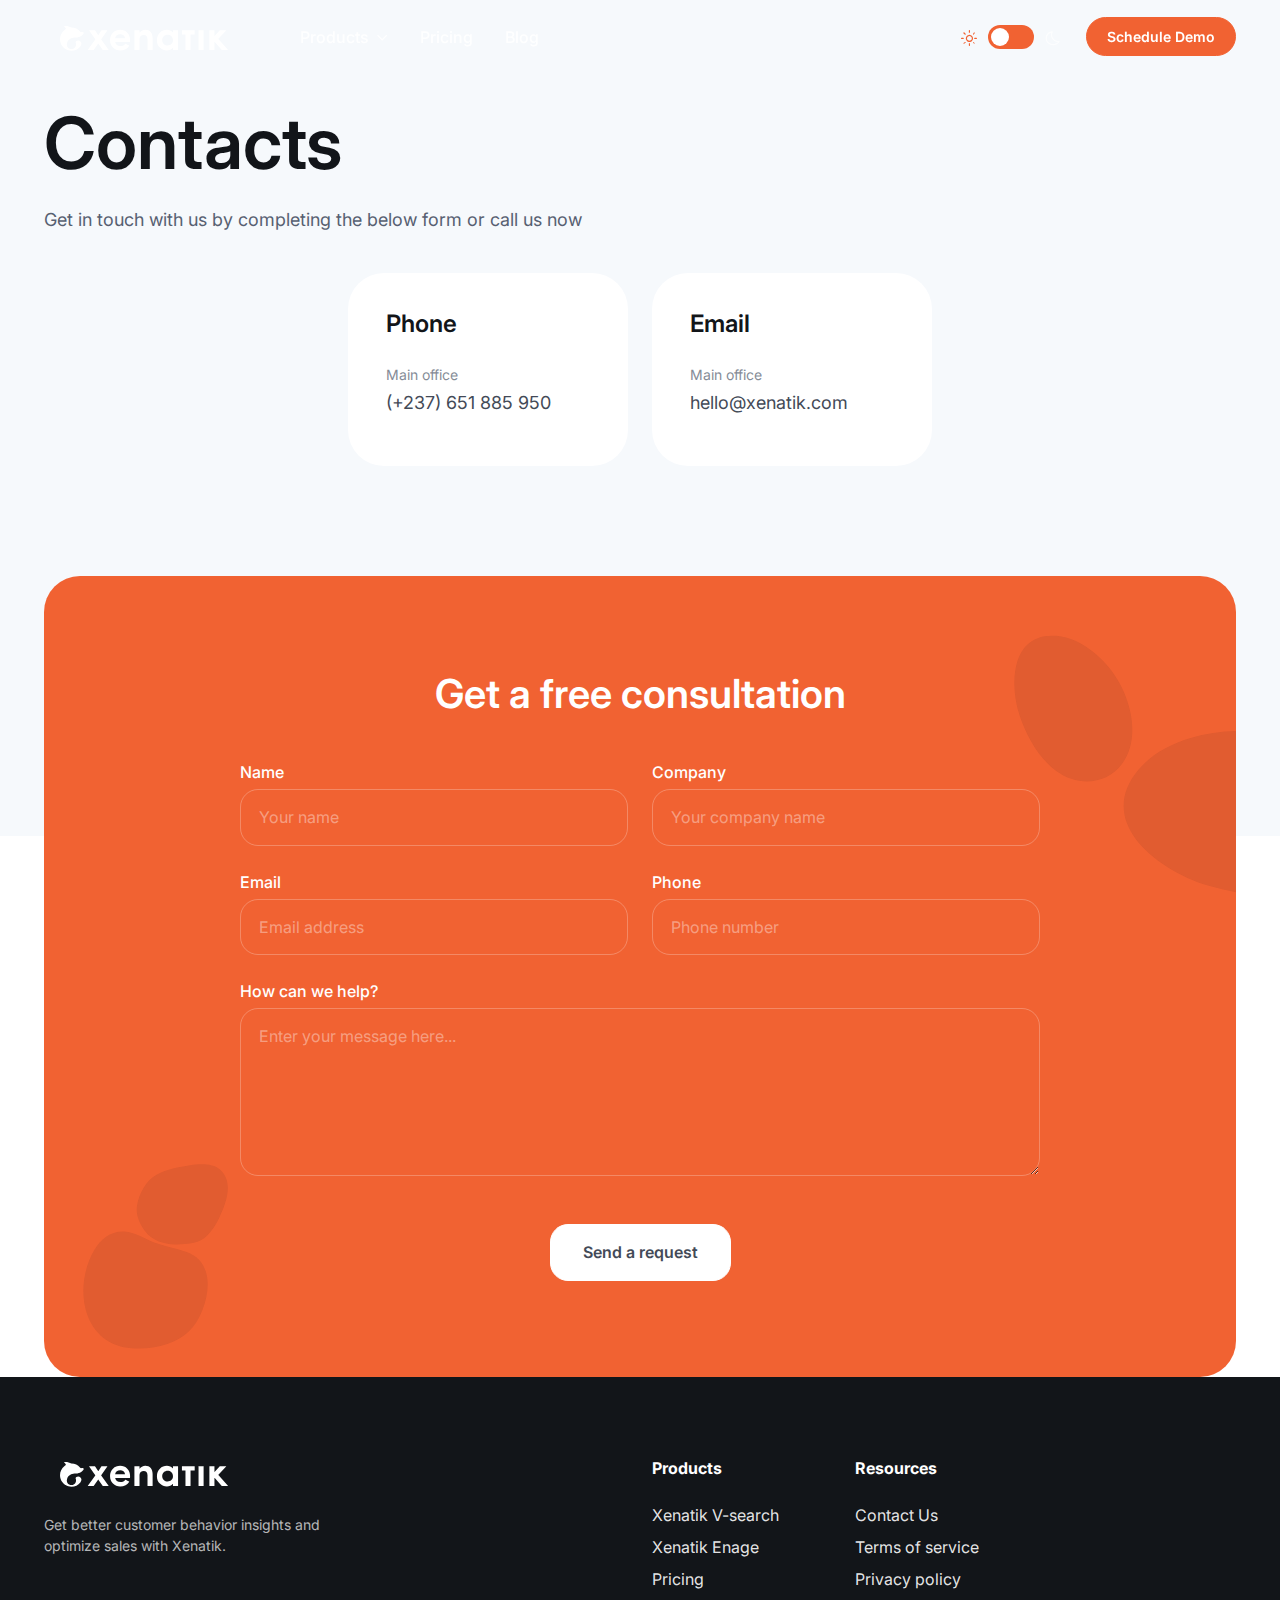
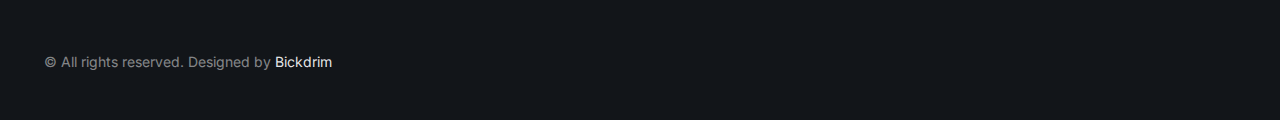
==== contact.html @ 0decd60f "initial commit" ====
<!DOCTYPE html>
<html lang="en">

<meta http-equiv="content-type" content="text/html;charset=utf-8" />

<head>
  <meta charset="utf-8">
  <title>Xenatik | Home, page</title>
  <!-- SEO Meta Tags-->
  <meta name="Xenatik" content="Customer Engagement platform for E-commerce brands">
  <meta name="author" content="Bickdrim">
  <!-- Viewport-->
  <meta name="viewport" content="width=device-width, initial-scale=1">
  <!-- Favicon and Touch Icons-->
  <link rel="apple-touch-icon" sizes="180x180" href="assets/img/favicon.png">
  <link rel="icon" type="image/png" sizes="32x32" href="assets/img/favicon.png">
  <link rel="icon" type="image/png" sizes="16x16" href="assets/img/favicon.png">
  <link rel="manifest" href="assets/favicon/site.webmanifest">
  <meta name="msapplication-TileColor" content="#080032">
  <meta name="theme-color" content="white">
  <!-- Theme mode-->
  <script>
    let mode = window.localStorage.getItem('mode'),
      root = document.getElementsByTagName('html')[0];
    if (mode !== undefined && mode === 'dark') {
      root.classList.add('dark-mode');
    } else {
      root.classList.remove('dark-mode');
    }
  </script>
  <!-- Import Google Font-->
  <link rel="preconnect" href="https://fonts.googleapis.com/">
  <link rel="preconnect" href="https://fonts.gstatic.com/" crossorigin>
  <link href="https://fonts.googleapis.com/css2?family=Inter:wght@400;500;600;700&amp;display=swap" rel="stylesheet"
    id="google-font">
  <!-- Vendor styles-->
  <link rel="stylesheet" media="screen" href="assets/vendor/swiper/swiper-bundle.min.css" />
  <link rel="stylesheet" media="screen" href="assets/vendor/aos/dist/aos.css" />
  <!-- Main Theme Styles + Bootstrap-->
  <link rel="stylesheet" media="screen" href="assets/css/theme.min.css">
  <!-- Customizer generated styles-->
  <style id="customizer-styles"></style>
  <!-- Google Tag Manager-->
  <script>
    (function (w, d, s, l, i) {
      w[l] = w[l] || [];
      w[l].push({
        'gtm.start': new Date().getTime(),
        event: 'gtm.js'
      });
      var f = d.getElementsByTagName(s)[0],
        j = d.createElement(s),
        dl = l != 'dataLayer' ? '&l=' + l : '';
      j.async = true;
      j.src =
        'https://www.googletagmanager.com/gtm.js?id=' + i + dl;
      f.parentNode.insertBefore(j, f);
    })(window, document, 'script', 'dataLayer', 'GTM-WKV3GT5');
  </script>
</head>
<!-- Body-->

<body>

  <!-- Page wrapper-->
  <main class="page-wrapper">
    <div class="dark-mode">
      <!-- Navbar. Remove 'fixed-top' class to make the navigation bar scrollable with the page-->
      <header class="navbar navbar-expand-lg fixed-top">
        <div class="container"><a class="navbar-brand pe-sm-3" href="index.html"><span
              class="text-primary flex-shrink-0 me-2">
              <svg width="200" height="25" viewBox="0 0 215 32" fill="none" xmlns="http://www.w3.org/2000/svg">
                <path
                  d="M30.0709 8.2093C30.4888 8.53447 30.4582 9.10739 30.1983 9.56934C29.7727 10.3255 27.5072 13.7398 22.1709 14.6327C22.1021 14.6456 20.9859 14.7179 20.8483 14.7179C18.0069 14.6818 15.8688 15.1515 14.2658 15.8224C11.4499 16.9967 9.41372 19.5619 8.82759 22.5865C8.75623 22.9582 8.71291 23.3143 8.72056 23.6188C8.79701 26.3492 9.92339 27.7764 11.7047 28.8009C12.5584 29.2913 13.5472 29.57 14.5997 29.57C17.0767 29.57 19.1944 28.019 20.0608 25.8228C20.3284 25.1389 20.4788 24.3956 20.4788 23.6162C20.4788 22.8498 20.4915 22.5762 20.2316 21.9026C20.1067 21.5749 19.518 20.0419 20.9834 19.1774C21.6281 18.798 22.3671 18.5683 23.1648 18.5683C25.5144 18.5683 27.4537 20.4961 27.4206 22.8782C27.4078 23.7504 26.6815 25.3066 26.0037 26.086L26.0011 26.0886C23.3253 29.4719 19.2122 31.6397 14.5971 31.6397C11.8729 31.6397 9.32197 30.8836 7.13801 29.5674C6.86024 29.3997 6.58501 29.2216 6.31998 29.0358C4.76037 27.9519 3.42247 26.566 2.38274 24.9608C0.876643 22.6356 0 19.851 0 16.8599C0 12.2017 2.12535 8.04929 5.44844 5.33695C5.95556 4.92145 6.49072 4.54208 7.05137 4.19885C7.52537 3.9098 7.64769 3.26462 7.3113 2.82074C6.72772 2.04652 6.06769 1.33424 5.3465 0.694216C5.11715 0.490338 5.23437 0.108391 5.54018 0.0774219C6.03202 0.0258073 6.53405 0 7.03863 0C9.76284 0 12.3138 0.756153 14.4977 2.07232C14.5309 2.06974 14.5691 2.06974 14.6022 2.06974C19.1536 2.15749 22.8743 4.00529 25.5501 7.0712C26.126 7.73186 27.0281 8.01574 27.864 7.77832C28.0806 7.71638 28.2921 7.69831 28.5444 7.68283C29.2579 7.64154 29.6479 7.88154 30.0709 8.2093Z"
                  fill="white" />
                <path
                  d="M62.1425 30.414L52.7134 17.1593C52.6523 17.0742 52.6523 16.9606 52.7134 16.8729L60.537 5.84542C60.6516 5.68284 60.537 5.45831 60.3407 5.45831H53.2766C53.1951 5.45831 53.1212 5.49702 53.0753 5.56412L49.1661 11.4043C49.0693 11.5463 48.8628 11.5463 48.766 11.4069L44.7523 5.56154C44.709 5.49702 44.6351 5.45831 44.5535 5.45831H37.4894C37.2932 5.45831 37.1785 5.68284 37.2932 5.84542L45.1142 16.8729C45.1753 16.958 45.1753 17.0742 45.1142 17.1593L35.6342 30.414C35.5195 30.574 35.6317 30.8011 35.8304 30.8011H42.841C42.92 30.8011 42.9939 30.7624 43.0372 30.6978L48.7176 22.6176C48.8144 22.4782 49.0157 22.4808 49.11 22.6176L54.7369 30.6978C54.7827 30.7624 54.8566 30.8011 54.9356 30.8011H61.9462C62.145 30.8011 62.2571 30.574 62.1425 30.414Z"
                  fill="white" />
                <path
                  d="M86.0765 8.55C83.6657 6.1267 80.6383 4.91376 76.9941 4.91376C73.3499 4.91376 70.2766 6.1267 67.7766 8.55C65.2766 10.9759 64.0254 14.1399 64.0254 18.0471C64.0254 21.9543 65.2766 25.1493 67.7766 27.6267C70.2766 30.1042 73.3499 31.343 76.9941 31.343C79.494 31.343 81.7978 30.8372 83.9078 29.8255C85.9389 28.8474 87.4909 27.3816 88.5612 25.4305C88.6249 25.3118 88.5765 25.157 88.4592 25.0925C86.2422 23.8924 84.7208 23.064 83.8976 22.6098C83.783 22.5479 83.6428 22.5917 83.5765 22.7027C83.0057 23.6524 82.1877 24.3905 81.1199 24.9118C79.9757 25.4744 78.7448 25.7531 77.4222 25.7531C75.5644 25.7531 74.0023 25.2654 72.7332 24.2899C71.538 23.3685 70.8117 22.1427 70.5518 20.6097C70.5263 20.4626 70.6435 20.3284 70.7913 20.3284H89.3639C89.4913 20.3284 89.5958 20.2278 89.606 20.1013C89.6646 19.3865 89.6952 18.7026 89.6952 18.0471C89.6952 14.1399 88.4898 10.9759 86.0765 8.55ZM83.0312 15.8225H70.7455C70.5951 15.8225 70.4779 15.6857 70.5059 15.536C70.7913 14.0082 71.4998 12.7927 72.6262 11.8895C73.8239 10.9294 75.2969 10.4494 77.0476 10.4494C78.6913 10.4494 80.0853 10.9217 81.2269 11.8611C82.3049 12.7488 82.9879 13.9747 83.2707 15.536C83.2988 15.6857 83.1816 15.8225 83.0312 15.8225Z"
                  fill="white" />
                <path
                  d="M116.086 7.70869C114.46 5.84798 112.164 4.91376 109.201 4.91376C107.7 4.91376 106.252 5.30345 104.861 6.08283C103.739 6.70736 102.847 7.50481 102.19 8.47C102.055 8.66614 101.752 8.57065 101.752 8.33064V5.70346C101.752 5.56668 101.645 5.45829 101.51 5.45829H95.4546C95.3221 5.45829 95.2151 5.56668 95.2151 5.70346V30.5559C95.2151 30.6927 95.3221 30.801 95.4546 30.801H101.51C101.645 30.801 101.752 30.6927 101.752 30.5559V17.2884C101.752 15.2263 102.261 13.7244 103.278 12.785C104.298 11.843 105.61 11.3733 107.218 11.3733C108.683 11.3733 109.843 11.8611 110.702 12.8392C111.558 13.8147 111.986 15.2083 111.986 17.0174V30.5559C111.986 30.6927 112.096 30.801 112.228 30.801H118.283C118.418 30.801 118.525 30.6927 118.525 30.5559V15.8225C118.525 12.2766 117.712 9.57455 116.086 7.70869Z"
                  fill="white" />
                <path
                  d="M150.864 5.45829H144.809C144.677 5.45829 144.567 5.56668 144.567 5.70346V7.85837C144.567 8.09063 144.282 8.1887 144.136 8.00805C143.359 7.04286 142.35 6.30993 141.111 5.80927C139.628 5.21312 138.191 4.91376 136.797 4.91376C133.331 4.91376 130.339 6.13702 127.822 8.57839C125.304 11.0198 124.045 14.1941 124.045 18.1013C124.045 22.0085 125.311 25.1854 127.85 27.6268C130.385 30.0681 133.367 31.2888 136.797 31.2888C138.191 31.2888 139.646 30.9636 141.165 30.3133C142.421 29.7739 143.413 29.0513 144.144 28.1403C144.284 27.9648 144.567 28.0732 144.567 28.3003V30.5559C144.567 30.6927 144.677 30.8011 144.809 30.8011H150.864C150.997 30.8011 151.106 30.6927 151.106 30.5559V5.70346C151.106 5.56668 150.997 5.45829 150.864 5.45829ZM142.531 23.0666C141.173 24.3157 139.567 24.9402 137.709 24.9402C135.852 24.9402 134.233 24.2976 132.86 23.0124C131.484 21.7298 130.796 20.0936 130.796 18.1013C130.796 16.1141 131.484 14.4754 132.86 13.1902C134.233 11.9075 135.852 11.2649 137.709 11.2649C139.531 11.2649 141.129 11.8791 142.505 13.1102C143.879 14.3386 144.567 16.0031 144.567 18.1013C144.567 20.1633 143.889 21.8201 142.531 23.0666Z"
                  fill="white" />
                <path
                  d="M172.138 5.45826H167.317C167.289 5.45826 167.263 5.4531 167.238 5.44278H160.428C160.403 5.4531 160.377 5.45826 160.349 5.45826H156.277C156.144 5.45826 156.035 5.56665 156.035 5.70343V10.532C156.035 10.6662 156.144 10.7771 156.277 10.7771H160.349C160.482 10.7771 160.591 10.8855 160.591 11.0197V30.5558C160.591 30.6926 160.698 30.801 160.834 30.801H166.832C166.967 30.801 167.074 30.6926 167.074 30.5558V11.0197C167.074 10.8855 167.184 10.7771 167.317 10.7771H172.138C172.273 10.7771 172.38 10.6662 172.38 10.532V5.70343C172.38 5.56665 172.273 5.45826 172.138 5.45826Z"
                  fill="white" />
                <path
                  d="M183.552 5.45831H177.551C177.418 5.45831 177.311 5.5667 177.311 5.70348V30.5559C177.311 30.6927 177.418 30.8011 177.551 30.8011H183.552C183.687 30.8011 183.794 30.6927 183.794 30.5559V5.70348C183.794 5.5667 183.687 5.45831 183.552 5.45831Z"
                  fill="white" />
                <path
                  d="M214.935 30.3907L202.701 16.7515C202.617 16.656 202.617 16.5115 202.706 16.4186L212.662 5.87118C212.81 5.71634 212.701 5.45826 212.486 5.45826H204.691C204.625 5.45826 204.561 5.48665 204.515 5.53569L198.093 12.594C197.943 12.7591 197.673 12.6508 197.673 12.4288V5.44278H191.19V30.5558C191.19 30.6926 191.297 30.801 191.432 30.801H197.431C197.566 30.801 197.673 30.6926 197.673 30.5558V20.5968C197.673 20.3697 197.948 20.2639 198.096 20.4342L207.033 30.7184C207.079 30.7701 207.145 30.801 207.214 30.801H214.757C214.969 30.801 215.078 30.5481 214.935 30.3907Z"
                  fill="white" />
              </svg></a>
          <div class="form-check form-switch mode-switch order-lg-2 me-3 me-lg-4 ms-auto" data-bs-toggle="mode">
            <input class="form-check-input" type="checkbox" id="theme-mode">
            <label class="form-check-label" for="theme-mode"><i class="ai-sun fs-lg"></i></label>
            <label class="form-check-label" for="theme-mode"><i class="ai-moon fs-lg"></i></label>
          </div><a class="btn btn-primary btn-sm rounded-pill fs-sm order-lg-3 d-none d-sm-inline-flex"
            href="contact.html" rel="noopener">Schedule Demo</a>
          <button class="navbar-toggler ms-sm-3" type="button" data-bs-toggle="collapse"
            data-bs-target="#navbarNav"><span class="navbar-toggler-icon"></span></button>

          <nav class="collapse navbar-collapse" id="navbarNav">
            <ul class="navbar-nav navbar-nav-scroll me-auto" style="--ar-scroll-height: 520px;">

              <li class="nav-item dropdown"><a class="nav-link dropdown-toggle" href="#" data-bs-toggle="dropdown"
                  data-bs-auto-close="outside" aria-expanded="false">Products</a>
                <ul class="dropdown-menu">
                  <li><a class="dropdown-item" href="engage.html">Xenatik Engage</a></li>
                  <li><a class="dropdown-item" href="v_search.html">Xenatik V-search</a></li>
                </ul>
              </li>

              <li class="nav-item"><a class="nav-link" href="pricing.html">Pricing</a></li>
              <li class="nav-item"><a class="nav-link" href="blog.html">Blog</a></li>
            </ul>
            <div class="d-sm-none p-3 mt-n3"><a class="btn btn-primary w-100  mb-1" href="contact.html"
                rel="noopener">Schedule Demo</a></div>
          </nav>
        </div>
      </header>
    </div>
    <!-- Page content-->
    <!-- Contact details-->
    <section class="bg-secondary py-5">
      <div class="container pt-5 pb-lg-2 pb-xl-4 py-xxl-5">
        <!-- Page title-->
        <h1 class="display-2">Contacts</h1>
        <p class="fs-lg pb-4 mb-2 mb-sm-3">Get in touch with us by completing the below form or call us now</p>
        <!-- Details cards-->
        <div class="row row-cols-1 row-cols-sm-2 row-cols-xl-4 g-4 pb-2 pb-sm-4 pb-lg-5 justify-content-center">
          <!-- Address-->

          <!-- Phone-->
          <div class="col">
            <div class="card border-0 h-100">
              <div class="card-body">
                <h4 class="card-title mb-4">Phone</h4>
                <ul class="list-unstyled mb-0">
                  <li class="pb-1 mb-2"><span class="d-block fs-sm text-muted mb-1">Main office</span><a
                      class="nav-link fs-lg p-0" href="tel:+178632256033">(+237) 651 885 950</a></li>
                </ul>
              </div>
            </div>
          </div>

          <!-- Email-->
          <div class="col">
            <div class="card border-0 h-100">
              <div class="card-body">
                <h4 class="card-title mb-4">Email</h4>
                <ul class="list-unstyled mb-0">
                  <li class="pb-1 mb-2"><span class="d-block fs-sm text-muted mb-1">Main office</span><a
                      class="nav-link fs-lg p-0" href="mailto:office@example.com">hello@xenatik.com</a></li>
                </ul>
              </div>
            </div>
          </div>
        </div>
      </div>
      <div style="height: 250px;"></div>
    </section>
    <!-- Contact form-->
    <section class="container dark-mode" style="margin-top: -260px;">
      <div class="card border-0 bg-primary position-relative py-lg-4 py-xl-5">
        <!-- Decorative shapes-->
        <svg class="position-absolute end-0 mt-n2" width="242" height="331" viewBox="0 0 242 331" fill="none"
          xmlns="http://www.w3.org/2000/svg">
          <path
            d="M172.014 250.127C137.236 227.74 112.349 192.144 144.586 153.591C157.686 137.932 176.759 127.973 196.524 122.046C234.647 110.639 277.027 113.361 313.349 129.576C338.19 140.666 361.129 159.183 369.934 184.502C383.476 223.496 359.75 260.161 321.569 273.118C288.832 284.223 247.685 279.513 214.885 269.837C201.003 265.743 185.745 258.966 172.014 250.127Z"
            fill="#121519" fill-opacity=".07"></path>
          <path
            d="M20.3265 69.264C19.7064 43.0736 29.8071 17.1878 62.3851 19.8622C75.6229 20.9505 87.9525 27.2066 98.3563 35.3132C118.426 50.9253 132.424 73.896 136.952 98.6413C140.044 115.562 138.424 134.218 127.978 148C111.901 169.236 83.4531 170.283 62.5246 155.209C44.5807 142.281 32.0983 119.217 25.3391 98.6799C22.4836 89.9885 20.5616 79.6021 20.3265 69.264Z"
            fill="#121519" fill-opacity=".07"></path>
        </svg>
        <svg class="position-absolute start-0 bottom-0 ms-3" width="169" height="217" viewBox="0 0 169 217" fill="none"
          xmlns="http://www.w3.org/2000/svg">
          <path
            d="M34.2574 90.0177C29.666 97.6253 26.6254 106.591 24.9502 114.96C19.9522 140.043 26.4112 168.792 49.6162 181.885C66.0705 191.17 91.0017 189.904 108.062 183.692C125.725 177.266 135.045 168.04 142.29 150.389C151.409 128.174 150.912 99.6904 125.93 91.6429C115.423 88.254 104.723 86.5065 94.2249 82.5889C84.6622 79.0248 74.8545 72.1766 64.4411 71.6149C50.8011 70.8777 40.9122 79.0146 34.2574 90.0177Z"
            fill="#121519" fill-opacity="0.07"></path>
          <path
            d="M147.005 75.6331C152.135 70.7783 156.106 64.2374 159.153 57.9073C166.014 43.6372 174.127 22.1368 160.207 9.68505C152.924 3.17188 139.243 3.86644 130.324 5.29774C118.428 7.20428 107.295 8.85077 96.5031 14.783C85.8056 20.6599 79.0155 33.6997 77.0014 45.6686C75.4978 54.5776 79.63 63.6672 84.7391 70.7453C91.8208 80.5571 103.503 84.2003 114.817 84.3975C121.101 84.5081 127.716 84.0527 133.89 82.8121C138.932 81.7962 143.273 79.1597 147.005 75.6331Z"
            fill="#121519" fill-opacity="0.07"></path>
        </svg>
        <div class="card-body position-relative zindex-2 py-5">
          <form class="mx-auto" style="max-width: 800px;">
            <h2 class="h1 card-title text-center pb-4">Get a free consultation</h2>
            <div class="row g-4">
              <div class="col-sm-6">
                <label class="form-label fs-base" for="name">Name</label>
                <input class="form-control form-control-lg" type="text" placeholder="Your name" required id="name">
              </div>
              <div class="col-sm-6">
                <label class="form-label fs-base" for="company">Company</label>
                <input class="form-control form-control-lg" type="text" placeholder="Your company name" id="company">
              </div>
              <div class="col-sm-6">
                <label class="form-label fs-base" for="email">Email</label>
                <input class="form-control form-control-lg" type="email" placeholder="Email address" required
                  id="email">
              </div>
              <div class="col-sm-6">
                <label class="form-label fs-base" for="phone">Phone</label>
                <input class="form-control form-control-lg" type="text" placeholder="Phone number" id="phone">
              </div>
              <div class="col-sm-12">
                <label class="form-label fs-base" for="message">How can we help?</label>
                <textarea class="form-control form-control-lg" rows="6" placeholder="Enter your message here..."
                  required id="message"></textarea>
              </div>
              <div class="col-sm-12 text-center pt-4">
                <button class="btn btn-lg btn-light" type="submit">Send a request</button>
              </div>
            </div>
          </form>
        </div>
      </div>
    </section>
  </main>
  <!-- Footer-->
  <footer class="footer dark-mode bg-dark py-5">
    <div class="container pt-md-2 pt-lg-3 pt-xl-4">
      <div class="row pb-5 pt-sm-2 mb-lg-2">
        <div class="col-md-4 col-lg-3 pb-2 pb-md-0 mb-4 mb-md-0"><a class="navbar-brand py-0 mb-3 mb-md-4"
            href="index.html"><span class="text-primary flex-shrink-0 me-2">
              <svg width="200" height="25" viewBox="0 0 215 32" fill="none" xmlns="http://www.w3.org/2000/svg">
                <path
                  d="M30.0709 8.2093C30.4888 8.53447 30.4582 9.10739 30.1983 9.56934C29.7727 10.3255 27.5072 13.7398 22.1709 14.6327C22.1021 14.6456 20.9859 14.7179 20.8483 14.7179C18.0069 14.6818 15.8688 15.1515 14.2658 15.8224C11.4499 16.9967 9.41372 19.5619 8.82759 22.5865C8.75623 22.9582 8.71291 23.3143 8.72056 23.6188C8.79701 26.3492 9.92339 27.7764 11.7047 28.8009C12.5584 29.2913 13.5472 29.57 14.5997 29.57C17.0767 29.57 19.1944 28.019 20.0608 25.8228C20.3284 25.1389 20.4788 24.3956 20.4788 23.6162C20.4788 22.8498 20.4915 22.5762 20.2316 21.9026C20.1067 21.5749 19.518 20.0419 20.9834 19.1774C21.6281 18.798 22.3671 18.5683 23.1648 18.5683C25.5144 18.5683 27.4537 20.4961 27.4206 22.8782C27.4078 23.7504 26.6815 25.3066 26.0037 26.086L26.0011 26.0886C23.3253 29.4719 19.2122 31.6397 14.5971 31.6397C11.8729 31.6397 9.32197 30.8836 7.13801 29.5674C6.86024 29.3997 6.58501 29.2216 6.31998 29.0358C4.76037 27.9519 3.42247 26.566 2.38274 24.9608C0.876643 22.6356 0 19.851 0 16.8599C0 12.2017 2.12535 8.04929 5.44844 5.33695C5.95556 4.92145 6.49072 4.54208 7.05137 4.19885C7.52537 3.9098 7.64769 3.26462 7.3113 2.82074C6.72772 2.04652 6.06769 1.33424 5.3465 0.694216C5.11715 0.490338 5.23437 0.108391 5.54018 0.0774219C6.03202 0.0258073 6.53405 0 7.03863 0C9.76284 0 12.3138 0.756153 14.4977 2.07232C14.5309 2.06974 14.5691 2.06974 14.6022 2.06974C19.1536 2.15749 22.8743 4.00529 25.5501 7.0712C26.126 7.73186 27.0281 8.01574 27.864 7.77832C28.0806 7.71638 28.2921 7.69831 28.5444 7.68283C29.2579 7.64154 29.6479 7.88154 30.0709 8.2093Z"
                  fill="white" />
                <path
                  d="M62.1425 30.414L52.7134 17.1593C52.6523 17.0742 52.6523 16.9606 52.7134 16.8729L60.537 5.84542C60.6516 5.68284 60.537 5.45831 60.3407 5.45831H53.2766C53.1951 5.45831 53.1212 5.49702 53.0753 5.56412L49.1661 11.4043C49.0693 11.5463 48.8628 11.5463 48.766 11.4069L44.7523 5.56154C44.709 5.49702 44.6351 5.45831 44.5535 5.45831H37.4894C37.2932 5.45831 37.1785 5.68284 37.2932 5.84542L45.1142 16.8729C45.1753 16.958 45.1753 17.0742 45.1142 17.1593L35.6342 30.414C35.5195 30.574 35.6317 30.8011 35.8304 30.8011H42.841C42.92 30.8011 42.9939 30.7624 43.0372 30.6978L48.7176 22.6176C48.8144 22.4782 49.0157 22.4808 49.11 22.6176L54.7369 30.6978C54.7827 30.7624 54.8566 30.8011 54.9356 30.8011H61.9462C62.145 30.8011 62.2571 30.574 62.1425 30.414Z"
                  fill="white" />
                <path
                  d="M86.0765 8.55C83.6657 6.1267 80.6383 4.91376 76.9941 4.91376C73.3499 4.91376 70.2766 6.1267 67.7766 8.55C65.2766 10.9759 64.0254 14.1399 64.0254 18.0471C64.0254 21.9543 65.2766 25.1493 67.7766 27.6267C70.2766 30.1042 73.3499 31.343 76.9941 31.343C79.494 31.343 81.7978 30.8372 83.9078 29.8255C85.9389 28.8474 87.4909 27.3816 88.5612 25.4305C88.6249 25.3118 88.5765 25.157 88.4592 25.0925C86.2422 23.8924 84.7208 23.064 83.8976 22.6098C83.783 22.5479 83.6428 22.5917 83.5765 22.7027C83.0057 23.6524 82.1877 24.3905 81.1199 24.9118C79.9757 25.4744 78.7448 25.7531 77.4222 25.7531C75.5644 25.7531 74.0023 25.2654 72.7332 24.2899C71.538 23.3685 70.8117 22.1427 70.5518 20.6097C70.5263 20.4626 70.6435 20.3284 70.7913 20.3284H89.3639C89.4913 20.3284 89.5958 20.2278 89.606 20.1013C89.6646 19.3865 89.6952 18.7026 89.6952 18.0471C89.6952 14.1399 88.4898 10.9759 86.0765 8.55ZM83.0312 15.8225H70.7455C70.5951 15.8225 70.4779 15.6857 70.5059 15.536C70.7913 14.0082 71.4998 12.7927 72.6262 11.8895C73.8239 10.9294 75.2969 10.4494 77.0476 10.4494C78.6913 10.4494 80.0853 10.9217 81.2269 11.8611C82.3049 12.7488 82.9879 13.9747 83.2707 15.536C83.2988 15.6857 83.1816 15.8225 83.0312 15.8225Z"
                  fill="white" />
                <path
                  d="M116.086 7.70869C114.46 5.84798 112.164 4.91376 109.201 4.91376C107.7 4.91376 106.252 5.30345 104.861 6.08283C103.739 6.70736 102.847 7.50481 102.19 8.47C102.055 8.66614 101.752 8.57065 101.752 8.33064V5.70346C101.752 5.56668 101.645 5.45829 101.51 5.45829H95.4546C95.3221 5.45829 95.2151 5.56668 95.2151 5.70346V30.5559C95.2151 30.6927 95.3221 30.801 95.4546 30.801H101.51C101.645 30.801 101.752 30.6927 101.752 30.5559V17.2884C101.752 15.2263 102.261 13.7244 103.278 12.785C104.298 11.843 105.61 11.3733 107.218 11.3733C108.683 11.3733 109.843 11.8611 110.702 12.8392C111.558 13.8147 111.986 15.2083 111.986 17.0174V30.5559C111.986 30.6927 112.096 30.801 112.228 30.801H118.283C118.418 30.801 118.525 30.6927 118.525 30.5559V15.8225C118.525 12.2766 117.712 9.57455 116.086 7.70869Z"
                  fill="white" />
                <path
                  d="M150.864 5.45829H144.809C144.677 5.45829 144.567 5.56668 144.567 5.70346V7.85837C144.567 8.09063 144.282 8.1887 144.136 8.00805C143.359 7.04286 142.35 6.30993 141.111 5.80927C139.628 5.21312 138.191 4.91376 136.797 4.91376C133.331 4.91376 130.339 6.13702 127.822 8.57839C125.304 11.0198 124.045 14.1941 124.045 18.1013C124.045 22.0085 125.311 25.1854 127.85 27.6268C130.385 30.0681 133.367 31.2888 136.797 31.2888C138.191 31.2888 139.646 30.9636 141.165 30.3133C142.421 29.7739 143.413 29.0513 144.144 28.1403C144.284 27.9648 144.567 28.0732 144.567 28.3003V30.5559C144.567 30.6927 144.677 30.8011 144.809 30.8011H150.864C150.997 30.8011 151.106 30.6927 151.106 30.5559V5.70346C151.106 5.56668 150.997 5.45829 150.864 5.45829ZM142.531 23.0666C141.173 24.3157 139.567 24.9402 137.709 24.9402C135.852 24.9402 134.233 24.2976 132.86 23.0124C131.484 21.7298 130.796 20.0936 130.796 18.1013C130.796 16.1141 131.484 14.4754 132.86 13.1902C134.233 11.9075 135.852 11.2649 137.709 11.2649C139.531 11.2649 141.129 11.8791 142.505 13.1102C143.879 14.3386 144.567 16.0031 144.567 18.1013C144.567 20.1633 143.889 21.8201 142.531 23.0666Z"
                  fill="white" />
                <path
                  d="M172.138 5.45826H167.317C167.289 5.45826 167.263 5.4531 167.238 5.44278H160.428C160.403 5.4531 160.377 5.45826 160.349 5.45826H156.277C156.144 5.45826 156.035 5.56665 156.035 5.70343V10.532C156.035 10.6662 156.144 10.7771 156.277 10.7771H160.349C160.482 10.7771 160.591 10.8855 160.591 11.0197V30.5558C160.591 30.6926 160.698 30.801 160.834 30.801H166.832C166.967 30.801 167.074 30.6926 167.074 30.5558V11.0197C167.074 10.8855 167.184 10.7771 167.317 10.7771H172.138C172.273 10.7771 172.38 10.6662 172.38 10.532V5.70343C172.38 5.56665 172.273 5.45826 172.138 5.45826Z"
                  fill="white" />
                <path
                  d="M183.552 5.45831H177.551C177.418 5.45831 177.311 5.5667 177.311 5.70348V30.5559C177.311 30.6927 177.418 30.8011 177.551 30.8011H183.552C183.687 30.8011 183.794 30.6927 183.794 30.5559V5.70348C183.794 5.5667 183.687 5.45831 183.552 5.45831Z"
                  fill="white" />
                <path
                  d="M214.935 30.3907L202.701 16.7515C202.617 16.656 202.617 16.5115 202.706 16.4186L212.662 5.87118C212.81 5.71634 212.701 5.45826 212.486 5.45826H204.691C204.625 5.45826 204.561 5.48665 204.515 5.53569L198.093 12.594C197.943 12.7591 197.673 12.6508 197.673 12.4288V5.44278H191.19V30.5558C191.19 30.6926 191.297 30.801 191.432 30.801H197.431C197.566 30.801 197.673 30.6926 197.673 30.5558V20.5968C197.673 20.3697 197.948 20.2639 198.096 20.4342L207.033 30.7184C207.079 30.7701 207.145 30.801 207.214 30.801H214.757C214.969 30.801 215.078 30.5481 214.935 30.3907Z"
                  fill="white" />
              </svg></a>
          <p class="fs-sm pb-2 pb-md-3 mb-3">Get better customer behavior insights and optimize sales with Xenatik.</p>
          <!-- <div class="d-flex"><a class="btn btn-icon btn-sm btn-secondary btn-facebook rounded-circle me-3" href="#"><i class="ai-facebook"></i></a><a class="btn btn-icon btn-sm btn-secondary btn-instagram rounded-circle me-3" href="#"><i class="ai-instagram"></i></a><a class="btn btn-icon btn-sm btn-secondary btn-linkedin rounded-circle" href="#"><i class="ai-linkedin"></i></a></div> -->
        </div>
        <div class="col-md-8 col-lg-7 col-xl-6 offset-lg-2 offset-xl-3">
          <div class="row row-cols-1 row-cols-sm-3">
            <div class="col mb-4 mb-md-0">
              <h4 class="h6 fw-bold pb-lg-1">Products</h4>
              <ul class="nav flex-column">
                <li><a class="nav-link fw-normal py-1 px-0" href="v_search.html">Xenatik V-search</a></li>
                <li><a class="nav-link fw-normal py-1 px-0" href="engage.hml">Xenatik Enage</a></li>
                <li><a class="nav-link fw-normal py-1 px-0" href="pricing.html">Pricing</a></li>
              </ul>
            </div>
            <div class="col mb-4 mb-md-0">
              <h4 class="h6 fw-bold pb-lg-1">Resources</h4>
              <ul class="nav flex-column">
                <li><a class="nav-link fw-normal py-1 px-0" href="contact.html">Contact Us</a></li>
                <li><a class="nav-link fw-normal py-1 px-0" href="terms.html">Terms of service</a></li>
                <li><a class="nav-link fw-normal py-1 px-0" href="privacy.html">Privacy policy</a></li>
              </ul>
            </div>
          </div>
        </div>
      </div>
      <p class="fs-sm mb-0"><span class="opacity-70">&copy; All rights reserved. Designed by </span><a
          class="nav-link d-inline fw-normal p-0" href="bickdrim.com" target="_blank" rel="noopener">Bickdrim</a></p>
    </div>
  </footer>
  <!-- Back to top button--><a class="btn-scroll-top" href="#top" data-scroll>
    <svg viewBox="0 0 40 40" fill="currentColor" xmlns="http://www.w3.org/2000/svg">
      <circle cx="20" cy="20" r="19" fill="none" stroke="currentColor" stroke-width="1.5" stroke-miterlimit="10">
      </circle>
    </svg><i class="ai-arrow-up"></i></a>
  <!-- Vendor scripts: js libraries and plugins-->
  <script src="assets/vendor/bootstrap/dist/js/bootstrap.bundle.min.js"></script>
  <script src="assets/vendor/smooth-scroll/dist/smooth-scroll.polyfills.min.js"></script>
  <script src="assets/vendor/parallax-js/dist/parallax.min.js"></script>
  <script src="assets/vendor/swiper/swiper-bundle.min.js"></script>
  <script src="assets/vendor/aos/dist/aos.js"></script>
  <!-- Main theme script-->
  <script src="assets/js/theme.min.js"></script>
</body>

</html>
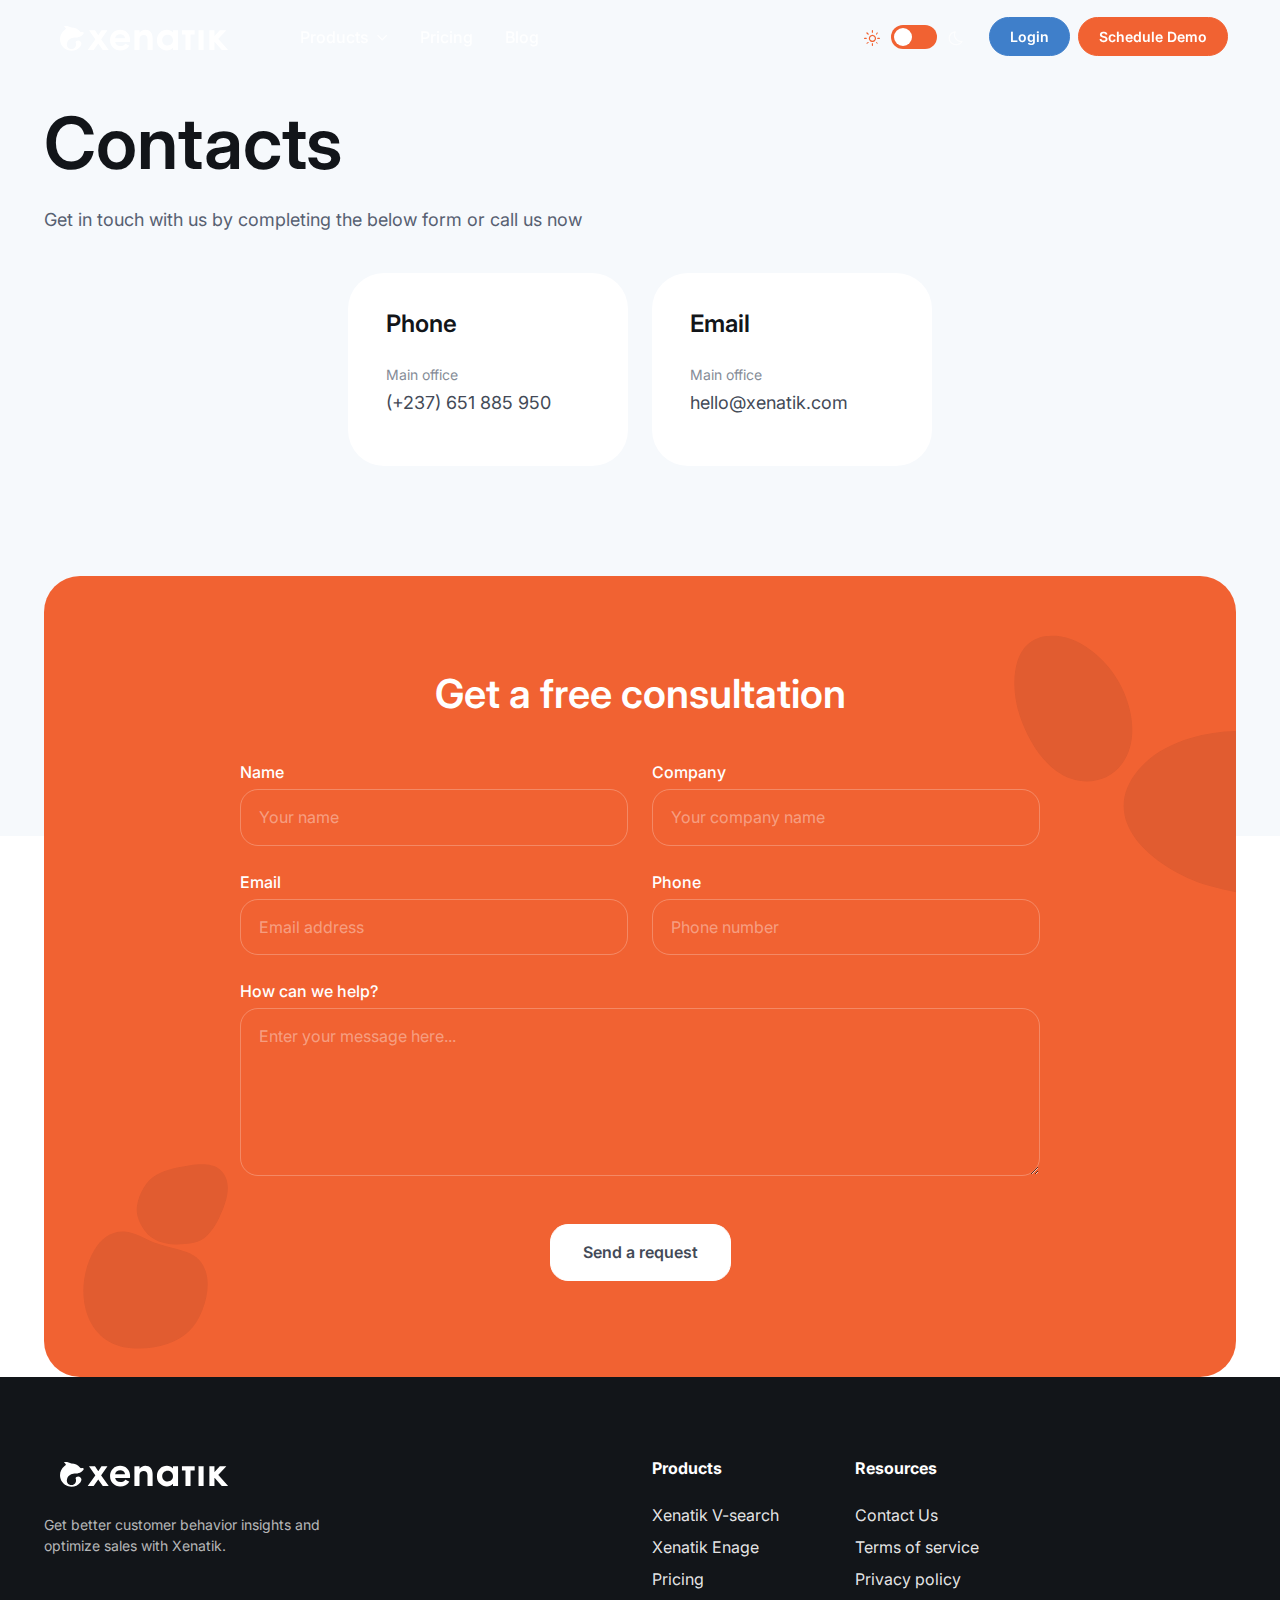
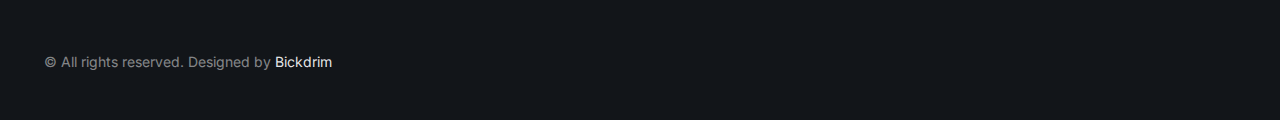
==== commit 4988fa63: "added backend link" ====
--- a/contact.html
+++ b/contact.html
@@ -99,10 +99,14 @@
             <input class="form-check-input" type="checkbox" id="theme-mode">
             <label class="form-check-label" for="theme-mode"><i class="ai-sun fs-lg"></i></label>
             <label class="form-check-label" for="theme-mode"><i class="ai-moon fs-lg"></i></label>
-          </div><a class="btn btn-primary btn-sm rounded-pill fs-sm order-lg-3 d-none d-sm-inline-flex"
-            href="contact.html" rel="noopener">Schedule Demo</a>
-          <button class="navbar-toggler ms-sm-3" type="button" data-bs-toggle="collapse"
-            data-bs-target="#navbarNav"><span class="navbar-toggler-icon"></span></button>
+          </div>
+
+          <a class="btn btn-info btn-sm rounded-pill fs-sm order-lg-3 d-none d-sm-inline-flex"
+          href="https://xenatik-remarketting-2i7etoura-mfjd.vercel.app/" rel="noopener">Login</a>
+        <a class="btn btn-primary btn-sm rounded-pill fs-sm order-lg-3 d-none d-sm-inline-flex mx-2"
+          href="contact.html" rel="noopener">Schedule Demo</a>
+        <button class="navbar-toggler ms-sm-3" type="button" data-bs-toggle="collapse"
+          data-bs-target="#navbarNav"><span class="navbar-toggler-icon"></span></button>
 
           <nav class="collapse navbar-collapse" id="navbarNav">
             <ul class="navbar-nav navbar-nav-scroll me-auto" style="--ar-scroll-height: 520px;">
